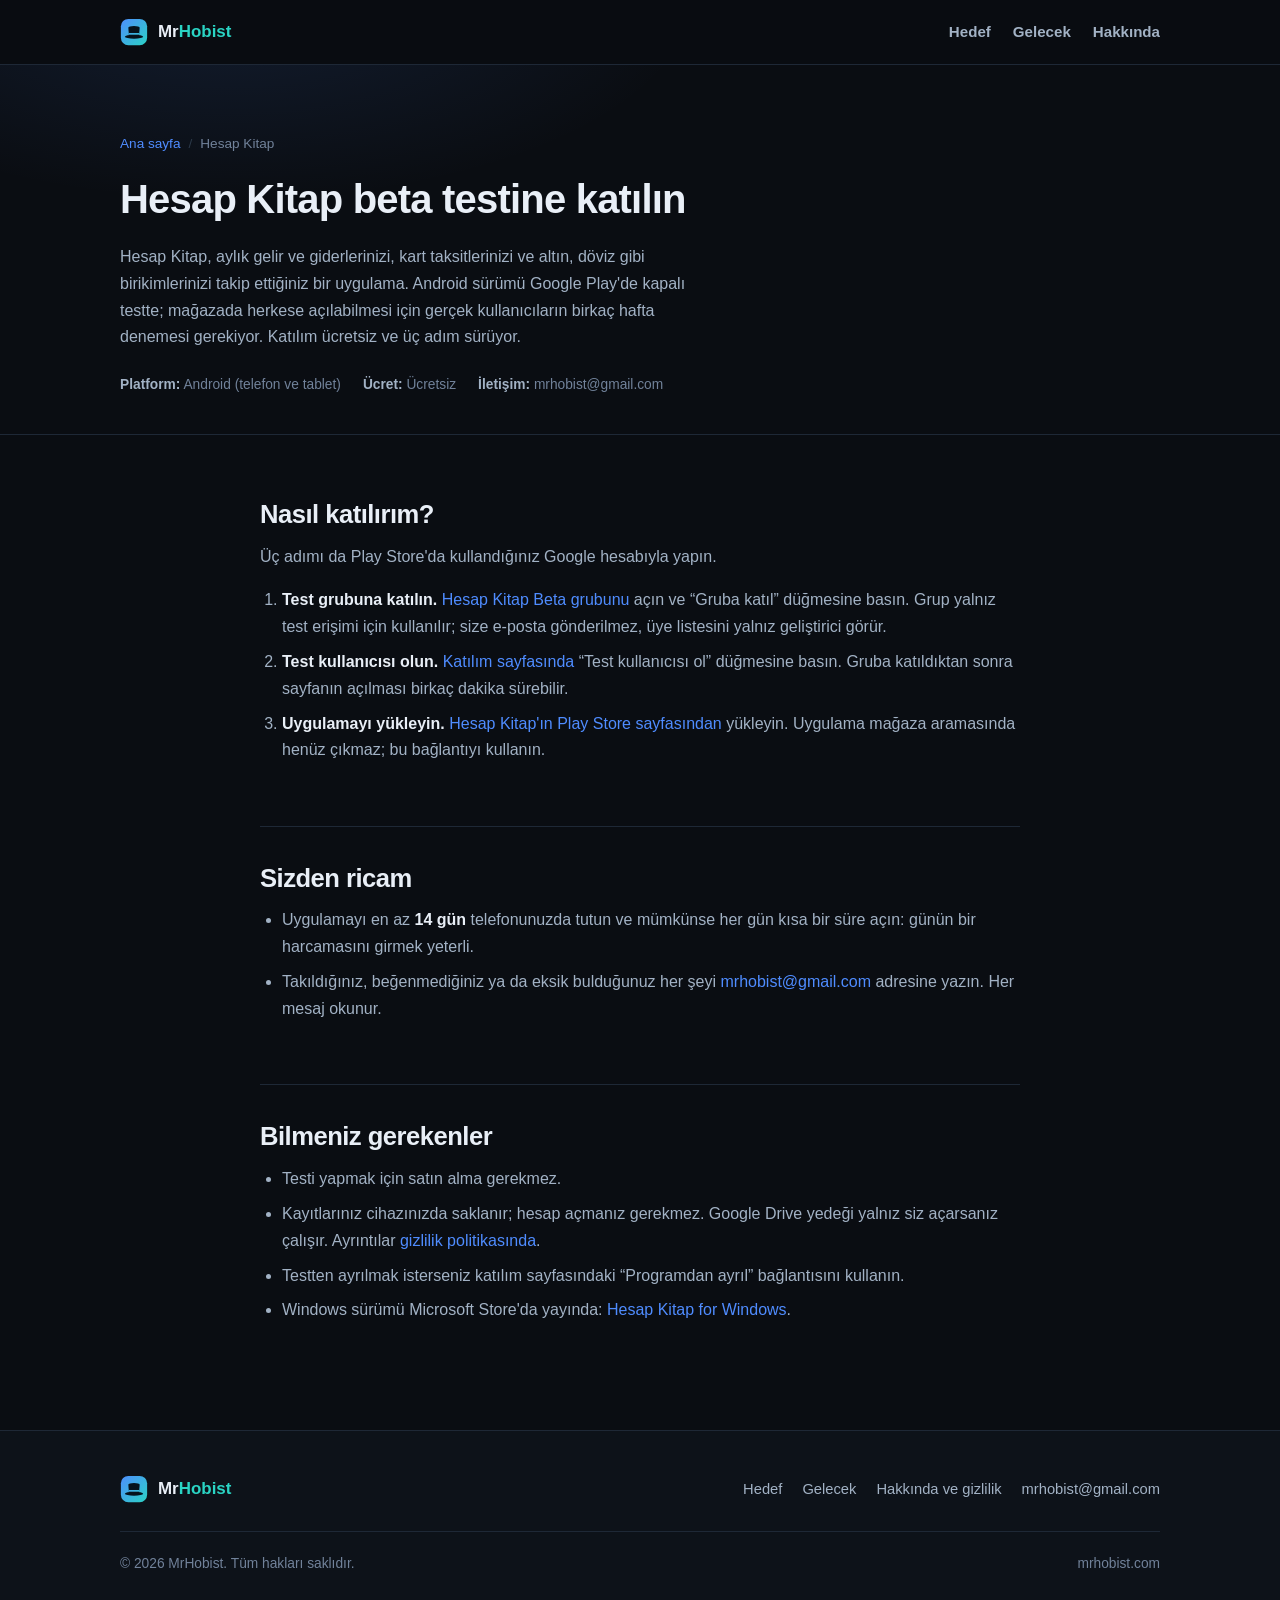
==== finflow/index.html @ 06a603f7 "Hesap Kitap beta sayfasi ve ana sayfa karti Co-Authored-By: Claude Opus 5.5 <noreply@anthropic.com>" ====
<!DOCTYPE html>
<html lang="tr">
<head>
<meta charset="utf-8">
<meta name="viewport" content="width=device-width, initial-scale=1">
<title>Hesap Kitap beta testine katılın | MrHobist</title>
<meta name="description" content="Hesap Kitap, aylık gelir-gider ve birikim takibi uygulaması. Android test sürümüne üç adımda katılın.">
<link rel="canonical" href="https://mrhobist.com/finflow/">
<meta name="theme-color" content="#0a0d12">
<link rel="icon" href="/favicon.svg" type="image/svg+xml">
<link rel="apple-touch-icon" href="/assets/img/icon-512.png">
<link rel="stylesheet" href="/assets/css/site.css">

<meta property="og:type" content="website">
<meta property="og:site_name" content="MrHobist">
<meta property="og:locale" content="tr_TR">
<meta property="og:url" content="https://mrhobist.com/finflow/">
<meta property="og:title" content="Hesap Kitap beta testine katılın">
<meta property="og:description" content="Aylık gelir-gider ve birikim takibi. Android test sürümüne üç adımda katılın.">
<meta property="og:image" content="https://mrhobist.com/assets/img/icon-512.png">
<meta name="twitter:card" content="summary">
</head>
<body>
<a class="skip-link" href="#main">İçeriğe geç</a>

<header class="site-header">
  <nav class="container nav" aria-label="Ana menü">
    <a class="brand" href="/">
      <svg class="brand-mark" viewBox="0 0 32 32" aria-hidden="true">
        <defs><linearGradient id="bm" gradientUnits="userSpaceOnUse" x1="0" y1="0" x2="32" y2="32"><stop offset="0" stop-color="#4f8cff"/><stop offset="1" stop-color="#2ad4c4"/></linearGradient></defs>
        <rect x="1" y="1" width="30" height="30" rx="8.5" fill="url(#bm)"/>
        <ellipse cx="16" cy="21.35" rx="10.42" ry="2.25" fill="#06131d"/>
        <path d="M10.37 21.35L9.52 11.21A6.48 1.97 0 0 1 22.48 11.21L21.63 21.35Z" fill="#06131d"/>
        <rect x="9.97" y="17.13" width="12.06" height="1.97" fill="url(#bm)"/>
      </svg>
      <span>Mr<em>Hobist</em></span>
    </a>
    <ul class="nav-links">
      <li><a href="/#hedef">Hedef</a></li>
      <li><a href="/#gelecek">Gelecek</a></li>
      <li><a href="/hakkinda/">Hakkında</a></li>
    </ul>
  </nav>
</header>

<main id="main">

  <div class="doc-header">
    <div class="container">
      <ol class="breadcrumb">
        <li><a href="/">Ana sayfa</a></li>
        <li>Hesap Kitap</li>
      </ol>
      <h1>Hesap Kitap beta testine katılın</h1>
      <p>Hesap Kitap, aylık gelir ve giderlerinizi, kart taksitlerinizi ve altın, döviz gibi
         birikimlerinizi takip ettiğiniz bir uygulama. Android sürümü Google Play'de kapalı testte;
         mağazada herkese açılabilmesi için gerçek kullanıcıların birkaç hafta denemesi gerekiyor.
         Katılım ücretsiz ve üç adım sürüyor.</p>
      <div class="doc-meta">
        <span><b>Platform:</b> Android (telefon ve tablet)</span>
        <span><b>Ücret:</b> Ücretsiz</span>
        <span><b>İletişim:</b> mrhobist@gmail.com</span>
      </div>
    </div>
  </div>

  <div class="doc">
    <div class="container">

      <h2>Nasıl katılırım?</h2>

      <p>Üç adımı da Play Store'da kullandığınız Google hesabıyla yapın.</p>

      <ol>
        <li><strong>Test grubuna katılın.</strong>
            <a href="https://groups.google.com/g/finflow-beta">Hesap Kitap Beta grubunu</a> açın ve
            “Gruba katıl” düğmesine basın. Grup yalnız test erişimi için kullanılır; size e-posta
            gönderilmez, üye listesini yalnız geliştirici görür.</li>
        <li><strong>Test kullanıcısı olun.</strong>
            <a href="https://play.google.com/apps/testing/com.mrhobist.finflow">Katılım sayfasında</a>
            “Test kullanıcısı ol” düğmesine basın. Gruba katıldıktan sonra sayfanın açılması
            birkaç dakika sürebilir.</li>
        <li><strong>Uygulamayı yükleyin.</strong>
            <a href="https://play.google.com/store/apps/details?id=com.mrhobist.finflow">Hesap Kitap'ın
            Play Store sayfasından</a> yükleyin. Uygulama mağaza aramasında henüz çıkmaz; bu
            bağlantıyı kullanın.</li>
      </ol>

      <h2>Sizden ricam</h2>

      <ul>
        <li>Uygulamayı en az <strong>14 gün</strong> telefonunuzda tutun ve mümkünse her gün kısa
            bir süre açın: günün bir harcamasını girmek yeterli.</li>
        <li>Takıldığınız, beğenmediğiniz ya da eksik bulduğunuz her şeyi
            <a href="mailto:mrhobist@gmail.com?subject=Hesap%20Kitap%20beta">mrhobist@gmail.com</a>
            adresine yazın. Her mesaj okunur.</li>
      </ul>

      <h2>Bilmeniz gerekenler</h2>

      <ul>
        <li>Testi yapmak için satın alma gerekmez.</li>
        <li>Kayıtlarınız cihazınızda saklanır; hesap açmanız gerekmez. Google Drive yedeği yalnız
            siz açarsanız çalışır. Ayrıntılar <a href="/hakkinda/">gizlilik politikasında</a>.</li>
        <li>Testten ayrılmak isterseniz katılım sayfasındaki “Programdan ayrıl” bağlantısını
            kullanın.</li>
        <li>Windows sürümü Microsoft Store'da yayında:
            <a href="https://apps.microsoft.com/detail/9NW214R2RS0W">Hesap Kitap for Windows</a>.</li>
      </ul>

    </div>
  </div>

</main>

<footer class="site-footer">
  <div class="container">
    <div class="footer-top">
      <a class="brand" href="/">
        <svg class="brand-mark" viewBox="0 0 32 32" aria-hidden="true">
          <defs><linearGradient id="bf" gradientUnits="userSpaceOnUse" x1="0" y1="0" x2="32" y2="32"><stop offset="0" stop-color="#4f8cff"/><stop offset="1" stop-color="#2ad4c4"/></linearGradient></defs>
          <rect x="1" y="1" width="30" height="30" rx="8.5" fill="url(#bf)"/>
          <ellipse cx="16" cy="21.35" rx="10.42" ry="2.25" fill="#06131d"/>
          <path d="M10.37 21.35L9.52 11.21A6.48 1.97 0 0 1 22.48 11.21L21.63 21.35Z" fill="#06131d"/>
          <rect x="9.97" y="17.13" width="12.06" height="1.97" fill="url(#bf)"/>
        </svg>
        <span>Mr<em>Hobist</em></span>
      </a>
      <ul class="footer-nav">
        <li><a href="/#hedef">Hedef</a></li>
        <li><a href="/#gelecek">Gelecek</a></li>
        <li><a href="/hakkinda/">Hakkında ve gizlilik</a></li>
        <li><a href="mailto:mrhobist@gmail.com">mrhobist@gmail.com</a></li>
      </ul>
    </div>
    <div class="footer-bottom">
      <span>&copy; 2026 MrHobist. Tüm hakları saklıdır.</span>
      <span>mrhobist.com</span>
    </div>
  </div>
</footer>
</body>
</html>
---- assets/css/site.css ----
/* ==========================================================================
   MrHobist — tek stylesheet
   Harici font / CDN / betik yok. Site tek alan adindan, tek istekte acilir.
   ========================================================================== */

:root {
  --bg: #0a0d12;
  --bg-2: #0d1219;
  --surface: #111823;
  --border: #1e2836;
  --border-2: #2b3949;

  --text: #e9eff7;
  --dim: #a2b2c5;
  --mute: #71829a;

  --brand: #4f8cff;
  --brand-2: #2ad4c4;
  --grad: linear-gradient(135deg, #4f8cff 0%, #2ad4c4 100%);

  --maxw: 1080px;
  --radius: 14px;
  --shadow: 0 1px 2px rgba(0, 0, 0, .5), 0 18px 44px -22px rgba(0, 0, 0, .9);

  --font: -apple-system, BlinkMacSystemFont, "Segoe UI", Roboto,
          "Helvetica Neue", Arial, "Noto Sans", sans-serif;

  color-scheme: dark;
}

*, *::before, *::after { box-sizing: border-box; }

html {
  scroll-behavior: smooth;
  scroll-padding-top: 80px;
  -webkit-text-size-adjust: 100%;
}

@media (prefers-reduced-motion: reduce) {
  html { scroll-behavior: auto; }
  *, *::before, *::after { transition-duration: .01ms !important; }
}

body {
  margin: 0;
  background: var(--bg);
  color: var(--text);
  font-family: var(--font);
  font-size: 16px;
  line-height: 1.68;
  -webkit-font-smoothing: antialiased;
  overflow-x: hidden;
}

img, svg { max-width: 100%; }
img { height: auto; display: block; }

a { color: var(--brand); text-decoration: none; }
a:hover { text-decoration: underline; }

:focus-visible { outline: 2px solid var(--brand-2); outline-offset: 3px; border-radius: 6px; }

h1, h2, h3, h4 { line-height: 1.25; letter-spacing: -.02em; margin: 0 0 .5em; }
h1 { font-size: clamp(2rem, 5.4vw, 3.2rem); font-weight: 800; }
h2 { font-size: clamp(1.45rem, 3.2vw, 2rem); font-weight: 700; }
h3 { font-size: 1.15rem; font-weight: 650; }
h4 { font-size: 1rem; font-weight: 650; }
p  { margin: 0 0 1em; }

.container { width: 100%; max-width: var(--maxw); margin-inline: auto; padding-inline: 20px; }

.grad-text {
  background: var(--grad);
  -webkit-background-clip: text;
  background-clip: text;
  -webkit-text-fill-color: transparent;
  color: transparent;
}

.skip-link {
  position: absolute; left: -9999px; top: 0;
  background: var(--brand); color: #04070c;
  padding: 10px 16px; border-radius: 0 0 10px 0;
  font-weight: 700; z-index: 100;
}
.skip-link:focus { left: 0; }

/* ------------------------------- Baslik -------------------------------- */

.site-header {
  position: sticky; top: 0; z-index: 40;
  background: rgba(10, 13, 18, .88);
  backdrop-filter: blur(10px);
  border-bottom: 1px solid var(--border);
}

.nav {
  display: flex; align-items: center; justify-content: space-between;
  gap: 16px; min-height: 64px;
}

.brand {
  display: inline-flex; align-items: center; gap: 10px;
  color: var(--text); font-weight: 750; font-size: 1.06rem;
}
.brand:hover { text-decoration: none; }
.brand em { font-style: normal; color: var(--brand-2); }
.brand-mark { width: 28px; height: 28px; flex: none; }

.nav-links { display: flex; align-items: center; gap: 22px; list-style: none; margin: 0; padding: 0; }
.nav-links a { color: var(--dim); font-size: .945rem; font-weight: 550; }
.nav-links a:hover, .nav-links a[aria-current="page"] { color: var(--text); text-decoration: none; }

@media (max-width: 420px) {
  .nav-links { gap: 15px; }
  .nav-links a { font-size: .88rem; }
}

/* ------------------------------- Butonlar ------------------------------ */

.btn {
  display: inline-flex; align-items: center; gap: 8px;
  padding: 11px 20px; border-radius: 11px;
  font-weight: 650; font-size: .95rem;
  border: 1px solid transparent; cursor: pointer;
  transition: transform .15s ease, border-color .15s ease, background .15s ease;
}
.btn:hover { text-decoration: none; transform: translateY(-1px); }
.btn svg { width: 17px; height: 17px; }

.btn-primary { background: var(--grad); color: #05121c; }
.btn-ghost { background: var(--surface); border-color: var(--border-2); color: var(--text); }
.btn-ghost:hover { border-color: var(--brand); }

/* -------------------------------- Hero -------------------------------- */

.hero {
  padding: clamp(56px, 11vw, 104px) 0 clamp(44px, 8vw, 80px);
  background:
    radial-gradient(900px 420px at 12% -12%, rgba(79, 140, 255, .15), transparent 62%),
    radial-gradient(760px 380px at 88% 0%, rgba(42, 212, 196, .11), transparent 60%);
}

.hero h1 { max-width: 22ch; }

.hero-eyebrow {
  display: inline-flex; align-items: center; gap: 8px;
  padding: 6px 14px; margin-bottom: 22px;
  border: 1px solid var(--border-2); border-radius: 999px;
  background: var(--surface);
  font-size: .84rem; color: var(--dim);
}
.hero-eyebrow b { color: var(--brand-2); font-weight: 650; }

.hero-lead { max-width: 62ch; font-size: clamp(1.02rem, 1.9vw, 1.16rem); color: var(--dim); }

.hero-actions { display: flex; flex-wrap: wrap; gap: 12px; margin-top: 26px; }

/* ------------------------------ Bolumler ------------------------------ */

.section { padding: clamp(52px, 8vw, 88px) 0; border-top: 1px solid var(--border); }
.section-alt { background: var(--bg-2); }

.section-head { max-width: 64ch; margin-bottom: 40px; }
.section-head p { color: var(--dim); margin-bottom: 0; }

.eyebrow {
  display: block; margin-bottom: 10px;
  font-size: .78rem; font-weight: 700; letter-spacing: .13em; text-transform: uppercase;
  color: var(--brand-2);
}

/* --------------------------- Hedef kartlari --------------------------- */

.goal-grid { display: grid; gap: 18px; grid-template-columns: repeat(auto-fit, minmax(250px, 1fr)); }

.goal {
  padding: 26px 24px;
  background: var(--surface);
  border: 1px solid var(--border);
  border-radius: var(--radius);
}
.goal h3 { margin-bottom: .35em; }
.goal p { color: var(--dim); font-size: .95rem; margin-bottom: 0; }

.goal-ic {
  display: grid; place-items: center;
  width: 42px; height: 42px; margin-bottom: 16px;
  border-radius: 11px;
  background: rgba(79, 140, 255, .12);
  border: 1px solid rgba(79, 140, 255, .28);
  color: var(--brand);
}
.goal-ic svg { width: 21px; height: 21px; }

/* ----------------------------- Uygulamalar ---------------------------- */

.app-list { display: grid; gap: 20px; }

.app {
  padding: 28px 26px;
  background: var(--surface);
  border: 1px solid var(--border);
  border-radius: var(--radius);
  box-shadow: var(--shadow);
}

.app-top { display: flex; align-items: flex-start; gap: 16px; margin-bottom: 14px; }

.app-icon {
  display: grid; place-items: center;
  width: 48px; height: 48px; flex: none;
  border-radius: 13px;
  background: rgba(79, 140, 255, .12);
  border: 1px solid rgba(79, 140, 255, .26);
  color: var(--brand);
}
.app-icon svg { width: 25px; height: 25px; }

.ic-prayer  { background: rgba(53, 211, 153, .12);  border-color: rgba(53, 211, 153, .28);  color: #35d399; }
.ic-finance { background: rgba(246, 178, 60, .12);  border-color: rgba(246, 178, 60, .28);  color: #f6b23c; }
.ic-clock   { background: rgba(124, 156, 255, .12); border-color: rgba(124, 156, 255, .28); color: #7c9cff; }
.ic-vault   { background: rgba(42, 212, 196, .12);  border-color: rgba(42, 212, 196, .28);  color: #2ad4c4; }
.ic-game    { background: rgba(232, 121, 249, .12); border-color: rgba(232, 121, 249, .28); color: #e879f9; }

.app-name { margin: 0 0 4px; font-size: 1.22rem; font-weight: 700; }
.app-meta { margin: 0; font-size: .82rem; color: var(--mute); }
.app > p { color: var(--dim); margin-bottom: 0; max-width: 70ch; }

.shots { display: flex; flex-wrap: wrap; gap: 12px; margin-top: 22px; }
.shots img {
  height: 220px; width: auto;
  border-radius: 10px;
  border: 1px solid var(--border-2);
  background: #05080d;
}
.shots.wide img { height: 175px; }

@media (max-width: 560px) {
  .app { padding: 24px 20px; }
  .shots { gap: 10px; }
  .shots img, .shots.wide img { height: 158px; }
}

/* -------------------------------- CTA --------------------------------- */

.cta {
  padding: clamp(32px, 6vw, 52px);
  text-align: center;
  background: var(--surface);
  border: 1px solid var(--border);
  border-radius: 20px;
}
.cta p { color: var(--dim); max-width: 58ch; margin-inline: auto; }
.cta .hero-actions { justify-content: center; }

/* ------------------------------ Belgeler ------------------------------ */

.doc-header {
  padding: clamp(40px, 7vw, 68px) 0 clamp(26px, 4vw, 38px);
  border-bottom: 1px solid var(--border);
  background: radial-gradient(760px 340px at 18% -20%, rgba(79, 140, 255, .13), transparent 62%);
}
.doc-header h1 { font-size: clamp(1.7rem, 4.4vw, 2.5rem); max-width: none; }
.doc-header > .container > p { color: var(--dim); max-width: 68ch; margin-bottom: 0; }

.breadcrumb {
  display: flex; flex-wrap: wrap; gap: 8px;
  list-style: none; margin: 0 0 18px; padding: 0;
  font-size: .85rem; color: var(--mute);
}
.breadcrumb li + li::before { content: "/"; margin-right: 8px; color: var(--border-2); }

.doc-meta {
  display: flex; flex-wrap: wrap; gap: 8px 22px;
  margin-top: 22px;
  font-size: .86rem; color: var(--mute);
}
.doc-meta b { color: var(--dim); font-weight: 600; }

.doc { padding: clamp(40px, 6vw, 64px) 0 clamp(56px, 9vw, 88px); }
.doc .container { max-width: 800px; }

.doc h2 {
  margin-top: 2.4em; padding-top: 1.4em;
  border-top: 1px solid var(--border);
  font-size: clamp(1.25rem, 2.6vw, 1.6rem);
}
.doc h2:first-child { margin-top: 0; padding-top: 0; border-top: 0; }
.doc h3 { margin-top: 1.9em; }
.doc p, .doc li { color: var(--dim); }
.doc strong { color: var(--text); font-weight: 650; }
.doc ul, .doc ol { padding-left: 22px; margin: 0 0 1.1em; }
.doc li { margin-bottom: .5em; }

.table-wrap { overflow-x: auto; margin: 1.5em 0; }
table { width: 100%; border-collapse: collapse; font-size: .92rem; min-width: 520px; }
th, td { padding: 11px 14px; text-align: left; border-bottom: 1px solid var(--border); vertical-align: top; }
th { color: var(--text); font-weight: 650; background: var(--surface); }
td { color: var(--dim); }

/* -------------------------------- Alt --------------------------------- */

.site-footer {
  padding: 44px 0 32px;
  border-top: 1px solid var(--border);
  background: var(--bg-2);
  font-size: .92rem;
}

.footer-top {
  display: flex; flex-wrap: wrap; align-items: center; justify-content: space-between;
  gap: 18px;
}
.footer-nav { display: flex; flex-wrap: wrap; gap: 20px; list-style: none; margin: 0; padding: 0; }
.footer-nav a { color: var(--dim); }

.footer-bottom {
  display: flex; flex-wrap: wrap; gap: 10px 20px; justify-content: space-between;
  margin-top: 28px; padding-top: 20px;
  border-top: 1px solid var(--border);
  color: var(--mute); font-size: .86rem;
}

/* ------------------------------- 404 ---------------------------------- */

.notfound { padding: clamp(80px, 16vw, 160px) 0; text-align: center; }
.notfound .big { font-size: clamp(4rem, 16vw, 8rem); font-weight: 800; line-height: 1; margin: 0 0 12px; }
.notfound p { color: var(--dim); max-width: 48ch; margin-inline: auto; }
.notfound .hero-actions { justify-content: center; }
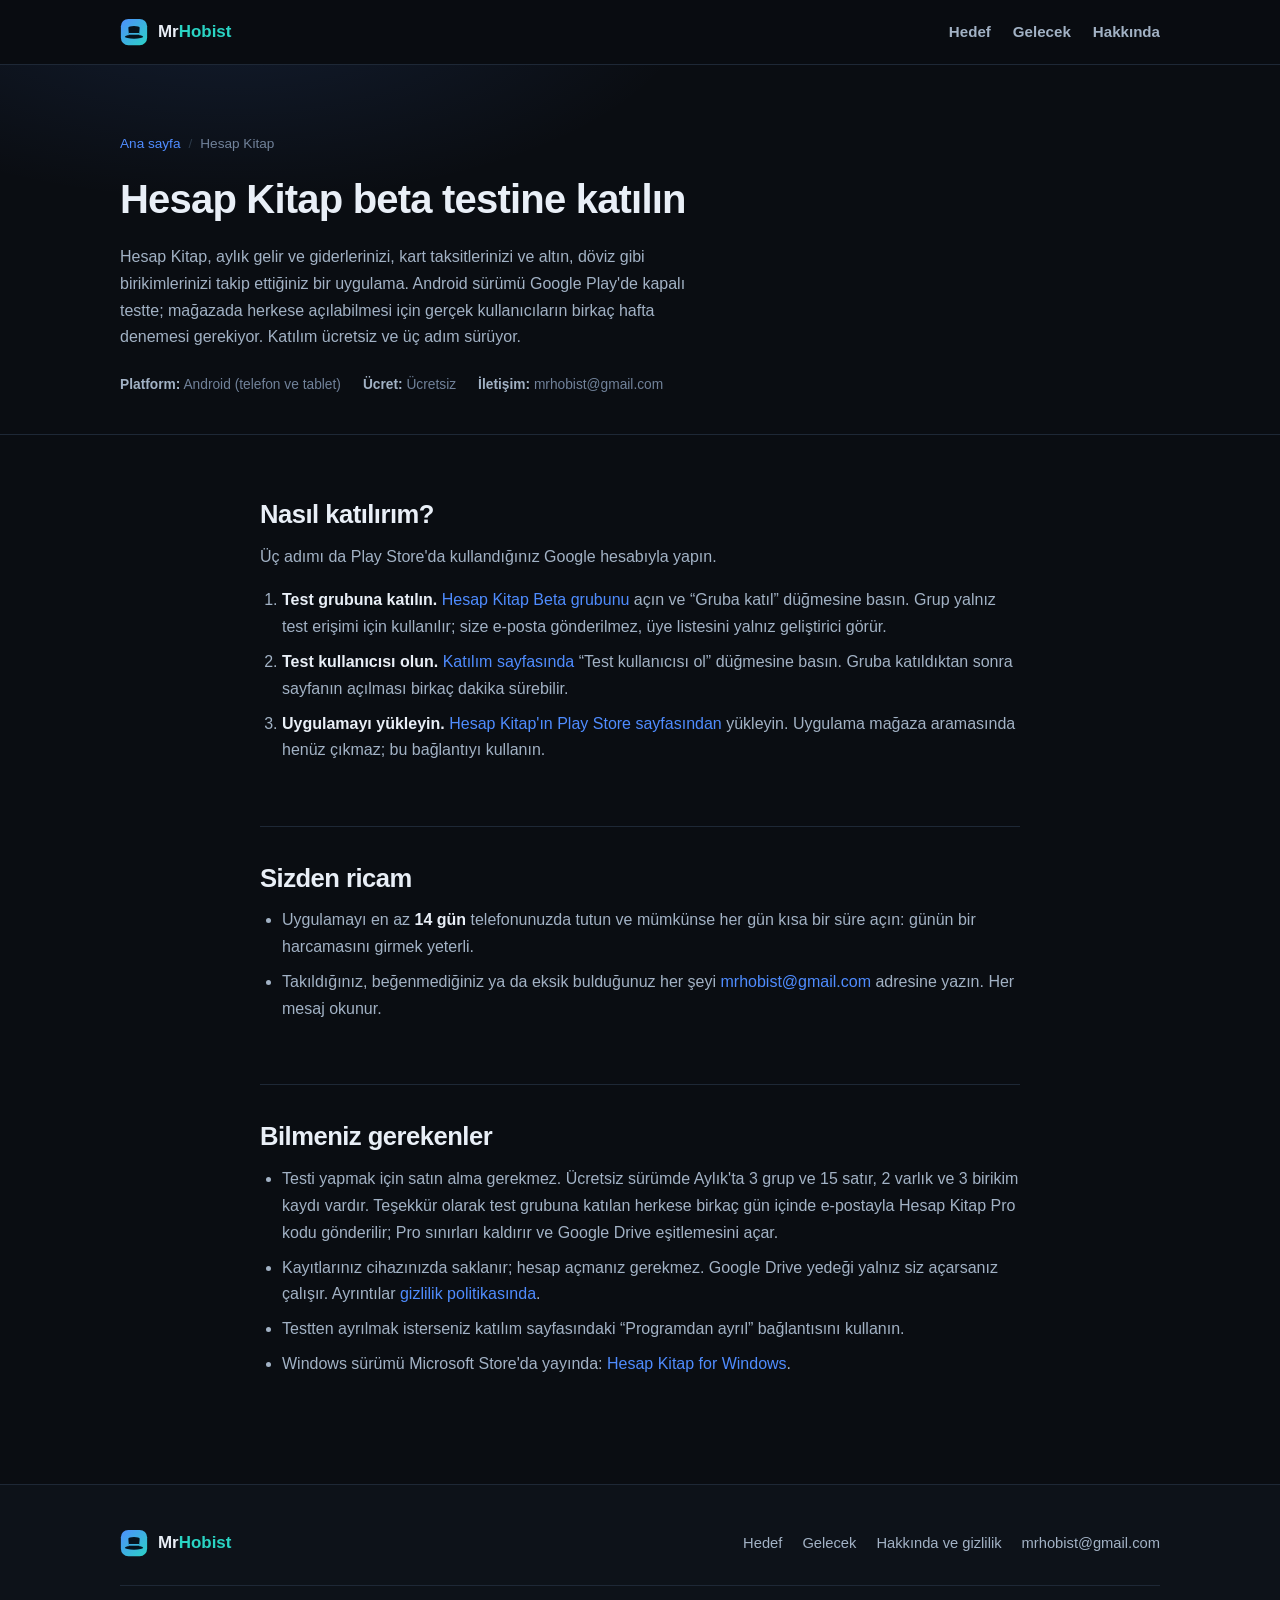
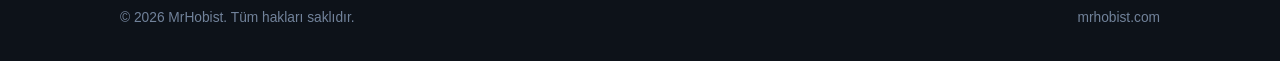
==== commit 73ae0695: "Hesap Kitap beta: free tier limits and tester Pro gift Co-Authored-By: Claude Opus 5.5 <noreply@anth" ====
--- a/finflow/index.html
+++ b/finflow/index.html
@@ -99,7 +99,9 @@
       <h2>Bilmeniz gerekenler</h2>
 
       <ul>
-        <li>Testi yapmak için satın alma gerekmez.</li>
+        <li>Testi yapmak için satın alma gerekmez. Ücretsiz sürümde Aylık'ta 3 grup ve 15 satır, 2 varlık
+            ve 3 birikim kaydı vardır. Teşekkür olarak test grubuna katılan herkese birkaç gün içinde
+            e-postayla Hesap Kitap Pro kodu gönderilir; Pro sınırları kaldırır ve Google Drive eşitlemesini açar.</li>
         <li>Kayıtlarınız cihazınızda saklanır; hesap açmanız gerekmez. Google Drive yedeği yalnız
             siz açarsanız çalışır. Ayrıntılar <a href="/hakkinda/">gizlilik politikasında</a>.</li>
         <li>Testten ayrılmak isterseniz katılım sayfasındaki “Programdan ayrıl” bağlantısını
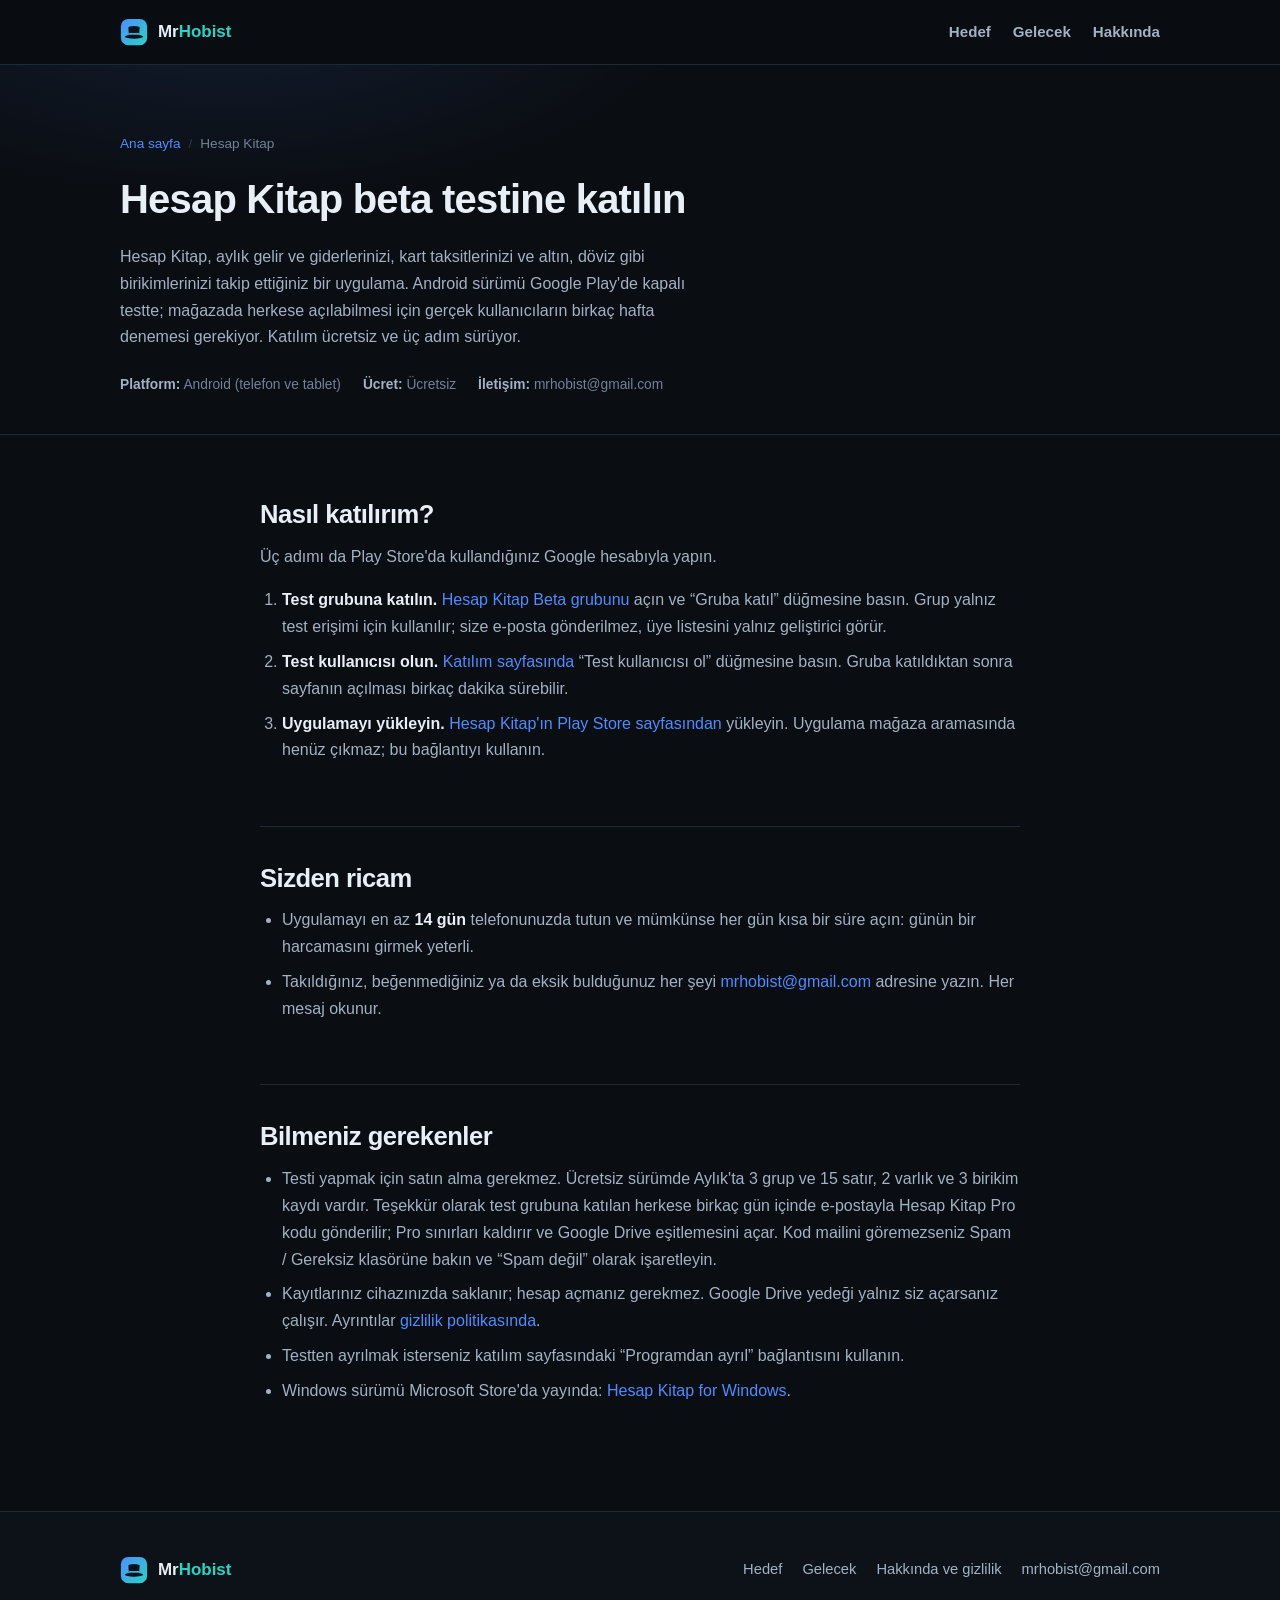
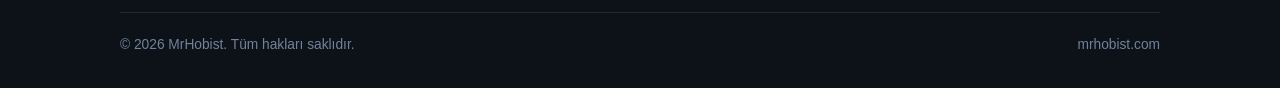
==== commit 9c8402d0: "finflow: tell testers to check spam for the Pro code mail Co-Authored-By: Claude Opus 5.5 <noreply@a" ====
--- a/finflow/index.html
+++ b/finflow/index.html
@@ -101,7 +101,8 @@
       <ul>
         <li>Testi yapmak için satın alma gerekmez. Ücretsiz sürümde Aylık'ta 3 grup ve 15 satır, 2 varlık
             ve 3 birikim kaydı vardır. Teşekkür olarak test grubuna katılan herkese birkaç gün içinde
-            e-postayla Hesap Kitap Pro kodu gönderilir; Pro sınırları kaldırır ve Google Drive eşitlemesini açar.</li>
+            e-postayla Hesap Kitap Pro kodu gönderilir; Pro sınırları kaldırır ve Google Drive eşitlemesini açar.
+            Kod mailini göremezseniz Spam / Gereksiz klasörüne bakın ve “Spam değil” olarak işaretleyin.</li>
         <li>Kayıtlarınız cihazınızda saklanır; hesap açmanız gerekmez. Google Drive yedeği yalnız
             siz açarsanız çalışır. Ayrıntılar <a href="/hakkinda/">gizlilik politikasında</a>.</li>
         <li>Testten ayrılmak isterseniz katılım sayfasındaki “Programdan ayrıl” bağlantısını
